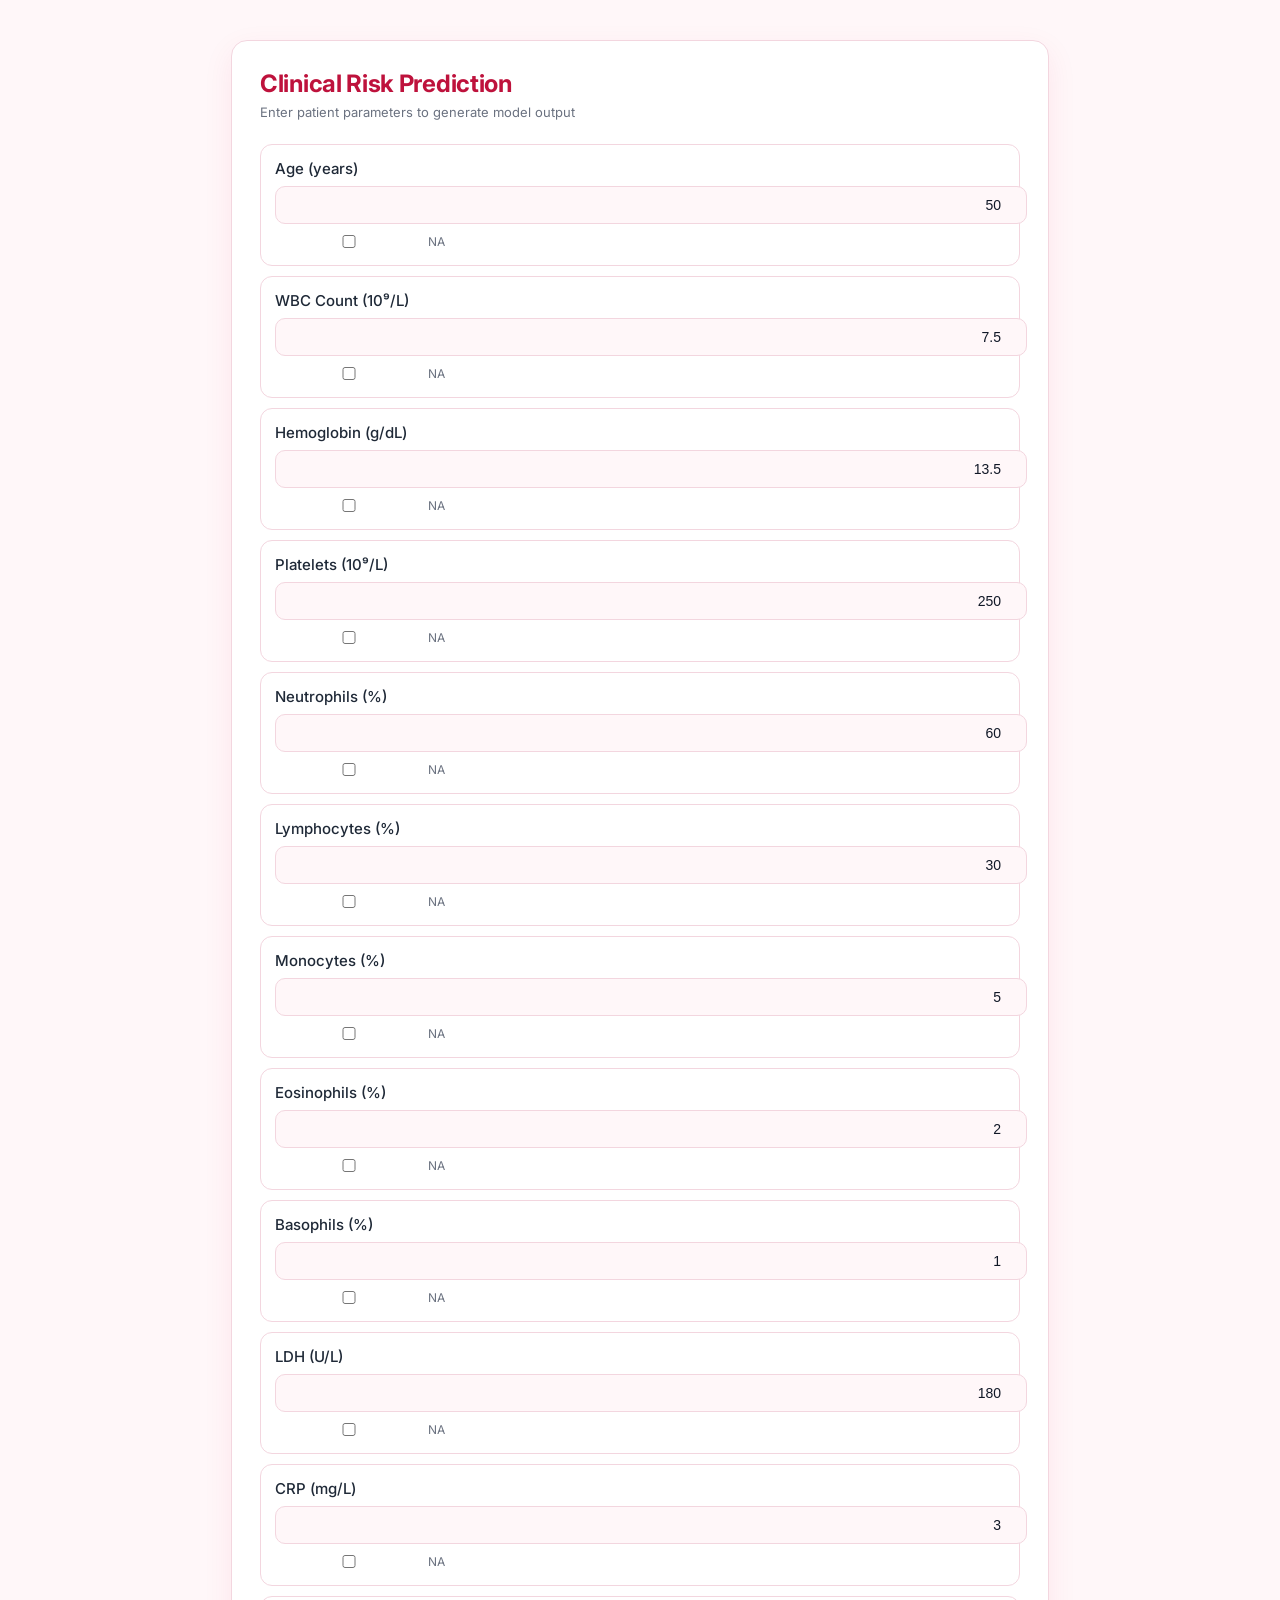
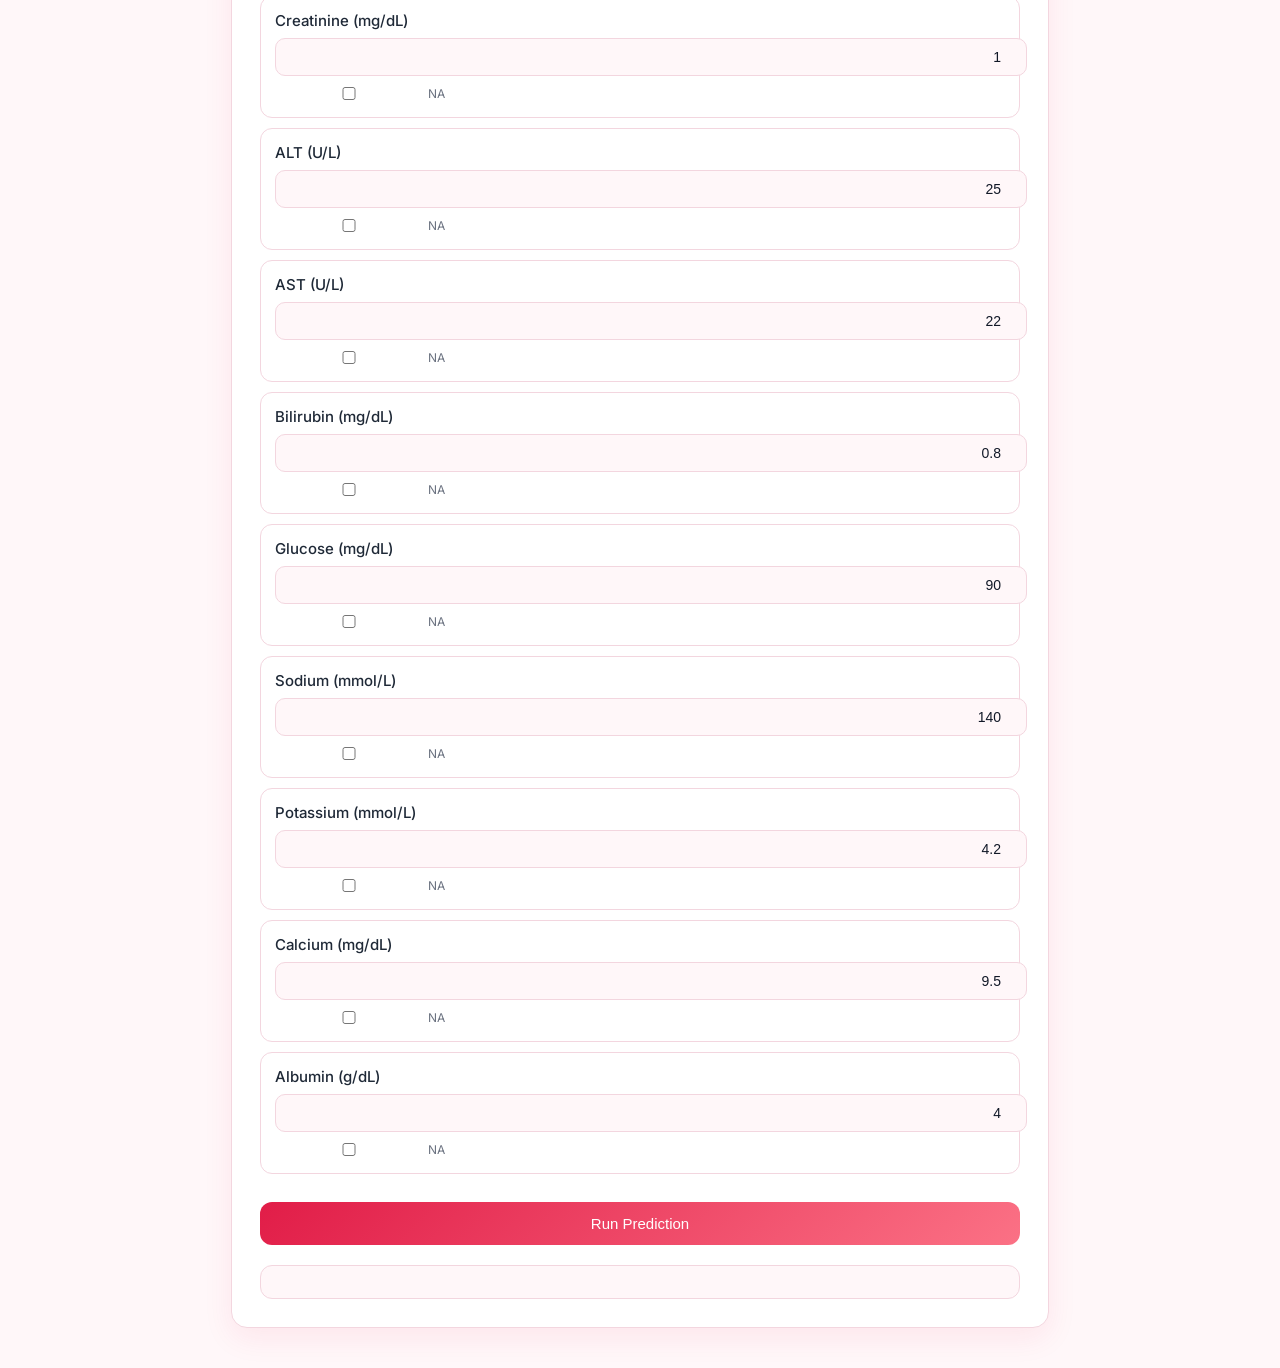
==== disease1.html @ a45195ed "Add landing page." ====
<!DOCTYPE html>
<html lang="en">

<head>
  <meta charset="UTF-8" />
  <meta name="viewport" content="width=device-width, initial-scale=1.0"/>
  <title>Clinical ML Predictor</title>
  <link rel="stylesheet" href="style.css"/>
  <link href="https://fonts.googleapis.com/css2?family=Inter:wght@400;500;600&display=swap" rel="stylesheet">
</head>

<body>

  <div class="container">

    <div class="header">
      <h1>Clinical Risk Prediction</h1>
      <p>Enter patient parameters to generate model output</p>
    </div>

    <div id="inputs" class="form"></div>

    <button onclick="predict()" id="btn">Run Prediction</button>

    <div id="loading" class="hidden">Analyzing patient data...</div>

    <div id="result" class="result"></div>

  </div>

  <script src="script.js"></script>

</body>
</html>
---- style.css ----
body {
  margin: 0;
  font-family: "Inter", Arial, sans-serif;
  background: #fff7f9; /* soft hematology pink-white */
  color: #1f2937;
  display: flex;
  justify-content: center;
  padding: 40px 16px;
}

/* MAIN CONTAINER */
.container {
  width: 100%;
  max-width: 760px;
  background: #ffffff;
  border: 1px solid #f3d6df;
  border-radius: 16px;
  padding: 28px;
  box-shadow: 0 10px 30px rgba(225, 29, 72, 0.08);
}

/* HEADER */
.header h1 {
  margin: 0;
  font-size: 24px;
  color: #be123c;
  letter-spacing: -0.3px;
}

.header p {
  margin-top: 6px;
  color: #6b7280;
  font-size: 13px;
}

/* FORM */
.form {
  margin-top: 24px;
}

/* ROW (modern card-like input row) */
.row {
  display: flex;
  justify-content: space-between;
  align-items: center;
  padding: 12px 14px;
  margin-bottom: 10px;
  background: #fff;
  border: 1px solid #f8c9d6;
  border-radius: 12px;
  transition: 0.2s;
}

.row:hover {
  border-color: #e11d48;
  box-shadow: 0 4px 12px rgba(225, 29, 72, 0.08);
}

/* LABEL */
label {
  font-size: 13px;
  color: #374151;
  flex: 1;
}

/* INPUT */
input {
  width: 140px;
  padding: 8px 10px;
  border-radius: 10px;
  border: 1px solid #f3d6df;
  background: #fff7f9;
  color: #111827;
  text-align: right;
  outline: none;
  transition: 0.2s;
}

input:focus {
  border-color: #e11d48;
  box-shadow: 0 0 0 3px rgba(225, 29, 72, 0.12);
}

/* BUTTON */
button {
  margin-top: 18px;
  width: 100%;
  padding: 13px;
  border: none;
  border-radius: 12px;
  background: linear-gradient(135deg, #e11d48, #fb7185);
  color: white;
  font-size: 15px;
  font-weight: 500;
  cursor: pointer;
  transition: 0.2s;
}

button:hover {
  transform: translateY(-1px);
  box-shadow: 0 10px 20px rgba(225, 29, 72, 0.2);
}

/* LOADING */
.hidden {
  display: none;
}

#loading {
  margin-top: 12px;
  font-size: 13px;
  color: #be123c;
}

/* RESULT CARD */
.result {
  margin-top: 20px;
  padding: 16px;
  background: #fff7f9;
  border: 1px solid #f3d6df;
  border-radius: 12px;
  text-align: center;
  font-size: 15px;
}

/* RESULT EMPHASIS */
.result b {
  color: #be123c;
}

.feature-block {
  padding: 14px;
  margin-bottom: 10px;
  border: 1px solid #f3d6df;
  border-radius: 12px;
  background: #fff;
}

/* LABEL */
.feature-label {
  font-size: 15px;
  font-weight: 500;
  margin-bottom: 8px;
  color: #1f2937;
}

/* INPUT */
.feature-block input[type="number"] {
  width: 100%;
  padding: 10px;
  border-radius: 10px;
  border: 1px solid #f3d6df;
  background: #fff7f9;
  font-size: 14px;
  margin-bottom: 8px;
}

/* NA CHECKBOX ROW */
.na-wrapper {
  display: flex;
  align-items: center;
  gap: 6px;
  font-size: 12px;
  color: #6b7280;
}

/* CHECKBOX ACCENT */
.na-wrapper input {
  accent-color: #e11d48;
}

input:disabled {
  background: #f1f5f9;
  color: #9ca3af;
  font-style: italic;
}
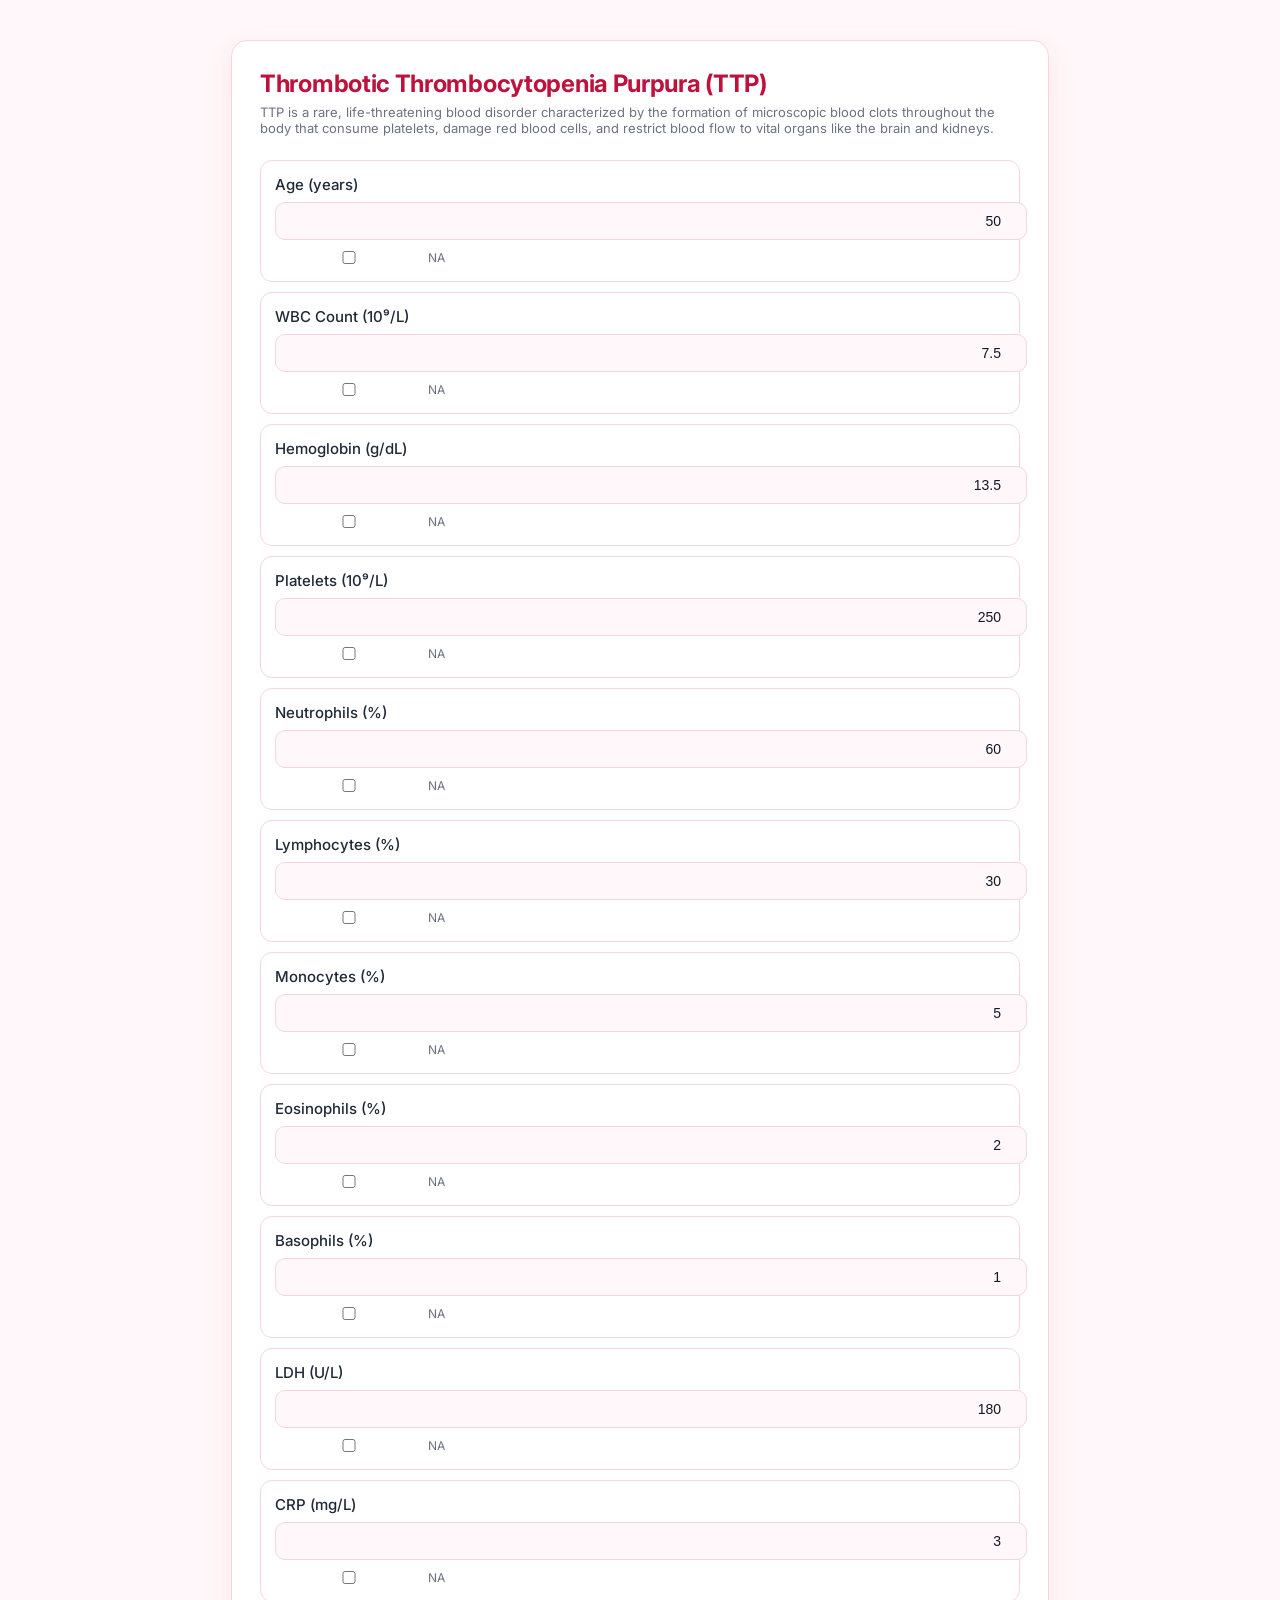
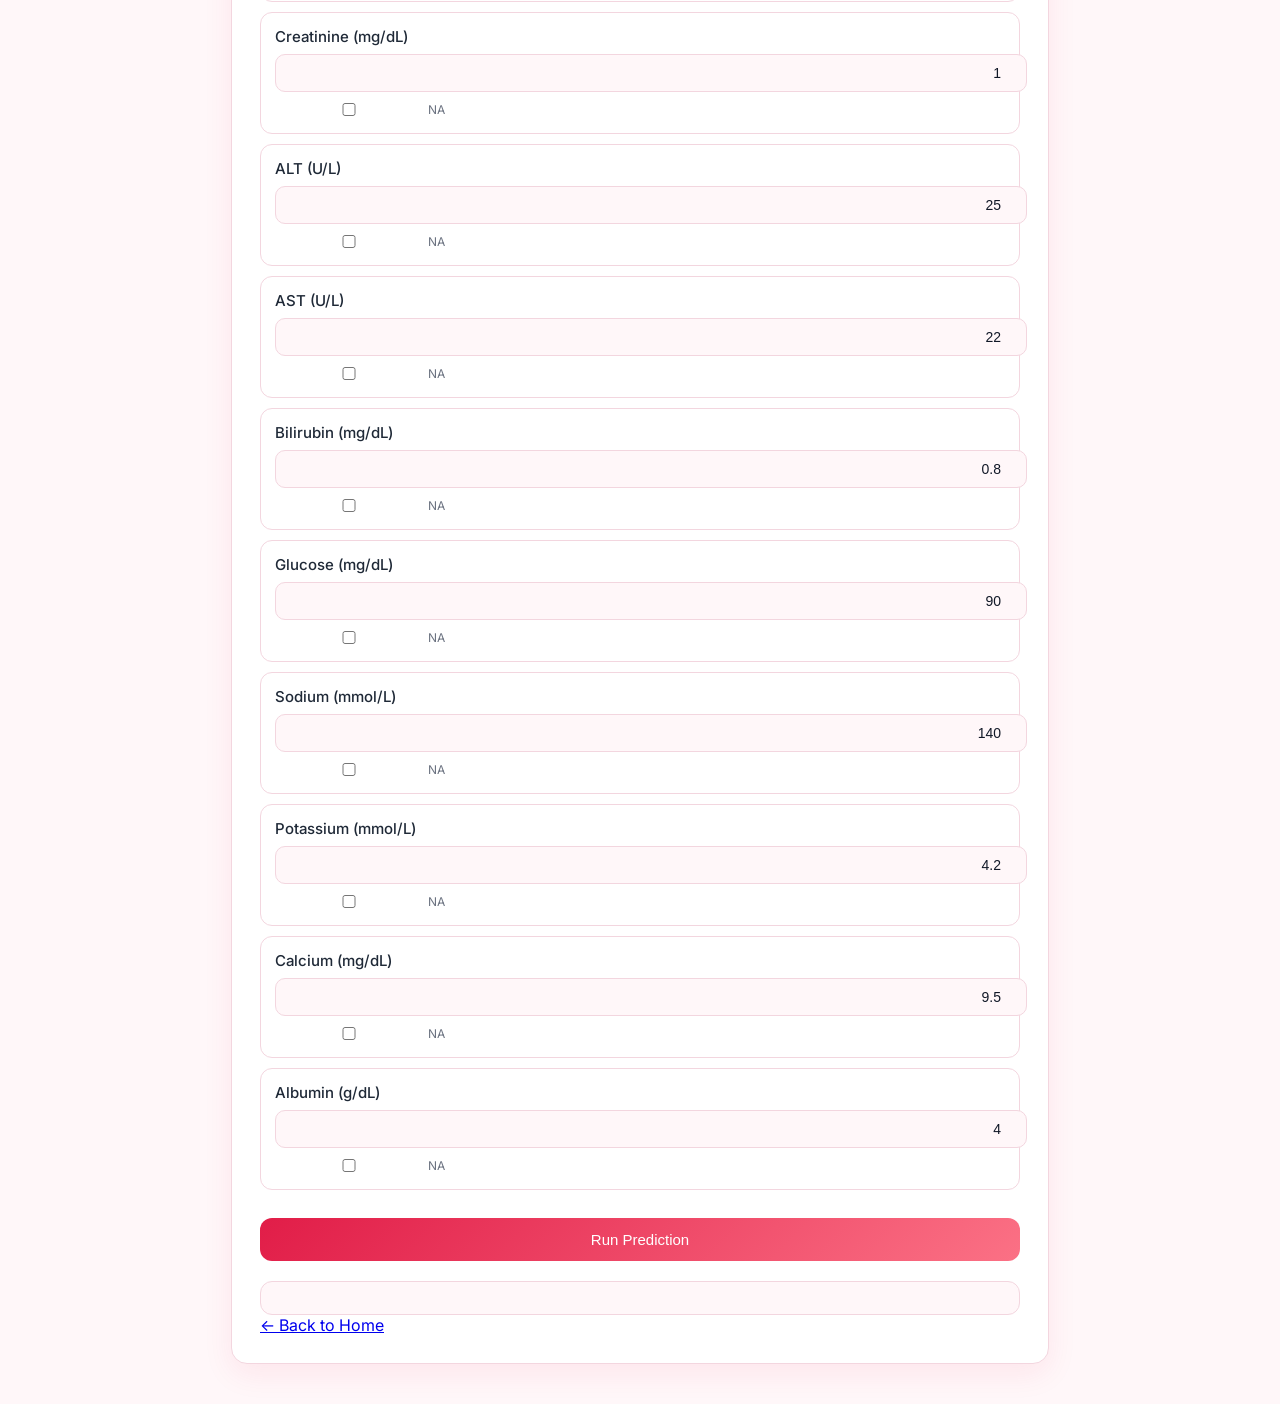
==== commit bb39b886: "Update the content for the webpage." ====
--- a/disease1.html
+++ b/disease1.html
@@ -4,7 +4,7 @@
 <head>
   <meta charset="UTF-8" />
   <meta name="viewport" content="width=device-width, initial-scale=1.0"/>
-  <title>Clinical ML Predictor</title>
+  <title>TTP</title>
   <link rel="stylesheet" href="style.css"/>
   <link href="https://fonts.googleapis.com/css2?family=Inter:wght@400;500;600&display=swap" rel="stylesheet">
 </head>
@@ -14,8 +14,8 @@
   <div class="container">
 
     <div class="header">
-      <h1>Clinical Risk Prediction</h1>
-      <p>Enter patient parameters to generate model output</p>
+      <h1>Thrombotic Thrombocytopenia Purpura (TTP)</h1>
+      <p>TTP is a rare, life-threatening blood disorder characterized by the formation of microscopic blood clots throughout the body that consume platelets, damage red blood cells, and restrict blood flow to vital organs like the brain and kidneys.</p>
     </div>
 
     <div id="inputs" class="form"></div>
@@ -26,6 +26,8 @@
 
     <div id="result" class="result"></div>
 
+    <a href="index.html">← Back to Home</a>
+
   </div>
 
   <script src="script.js"></script>
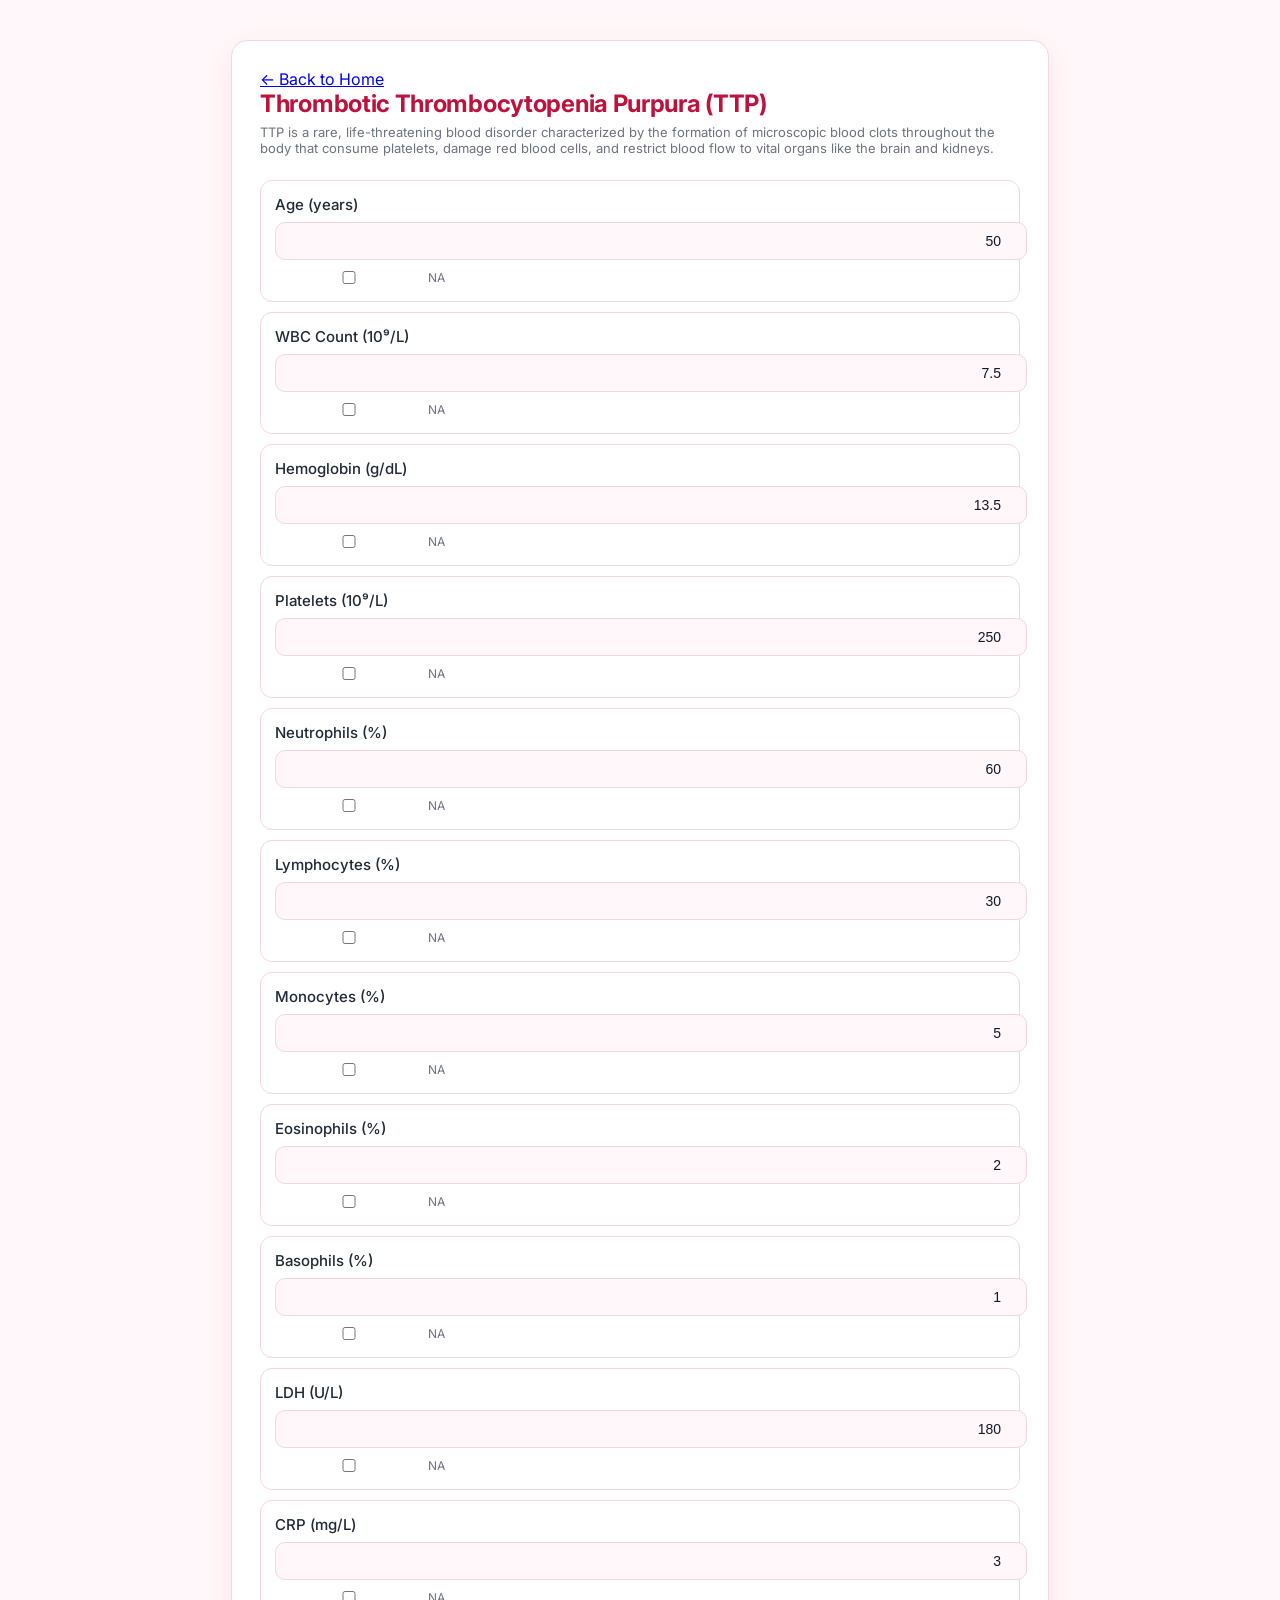
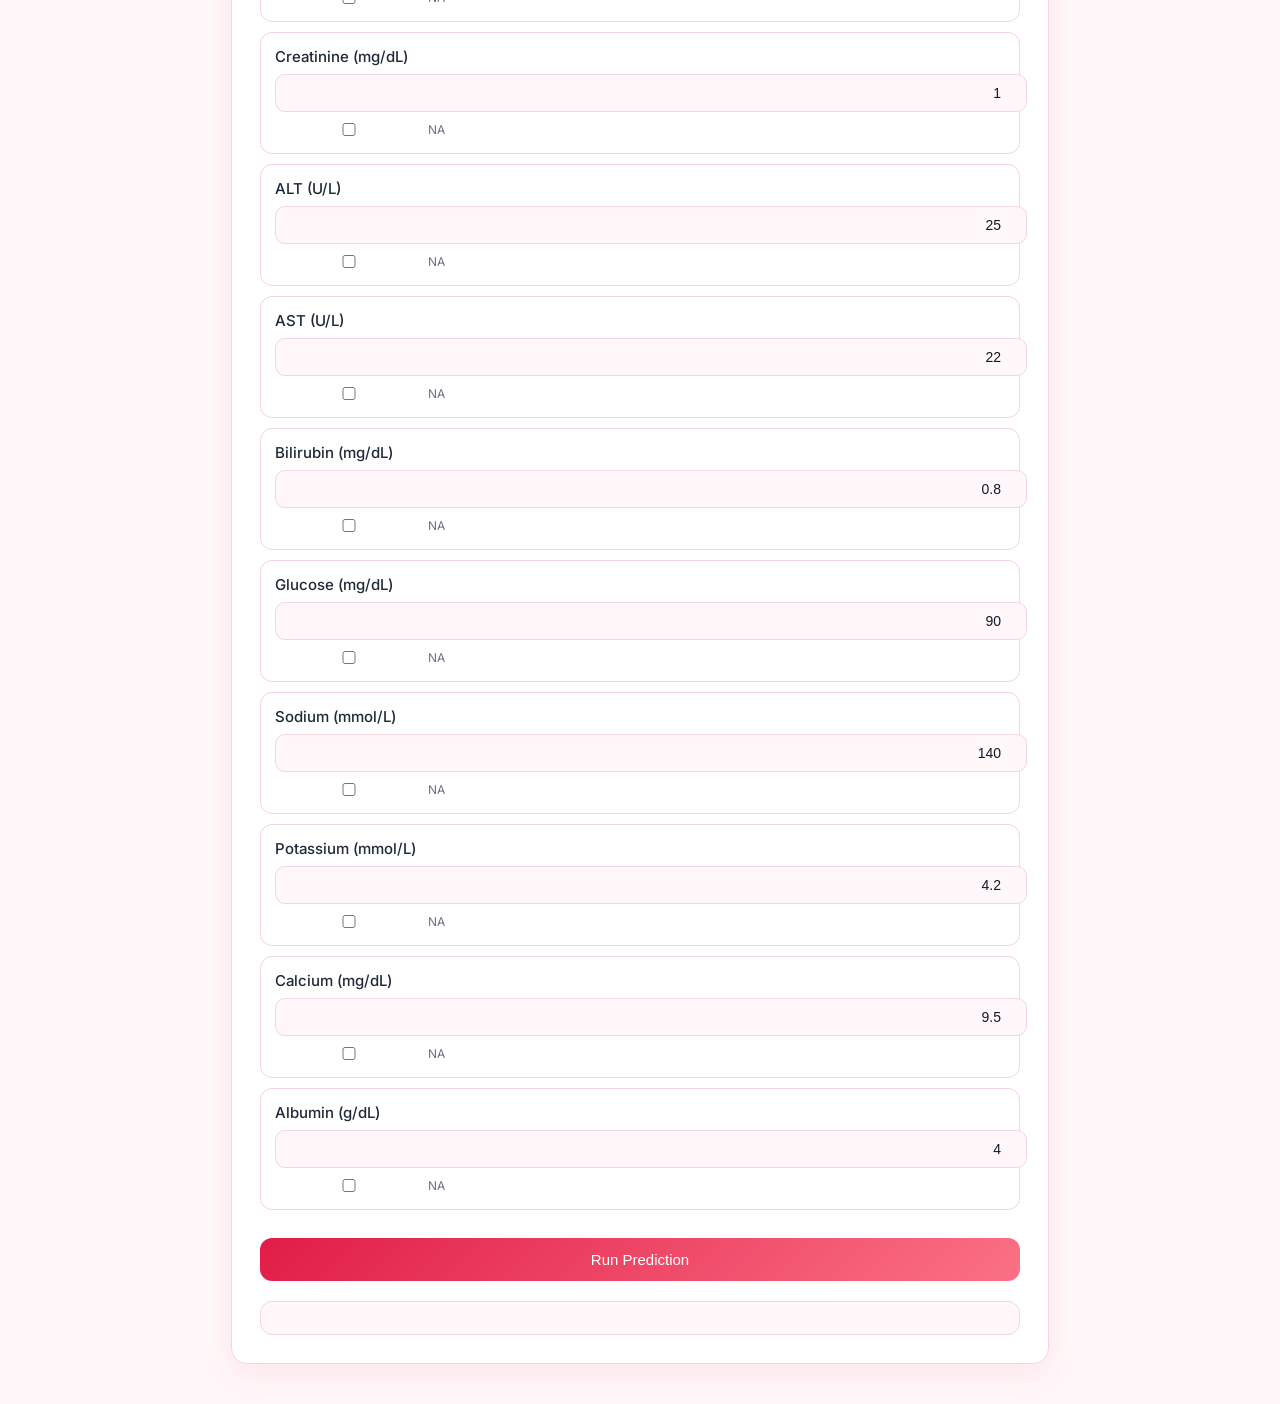
==== commit 36f5e318: "Update." ====
--- a/disease1.html
+++ b/disease1.html
@@ -12,6 +12,7 @@
 <body>
 
   <div class="container">
+    <a href="index.html">← Back to Home</a>
 
     <div class="header">
       <h1>Thrombotic Thrombocytopenia Purpura (TTP)</h1>
@@ -25,9 +26,6 @@
     <div id="loading" class="hidden">Analyzing patient data...</div>
 
     <div id="result" class="result"></div>
-
-    <a href="index.html">← Back to Home</a>
-
   </div>
 
   <script src="script.js"></script>
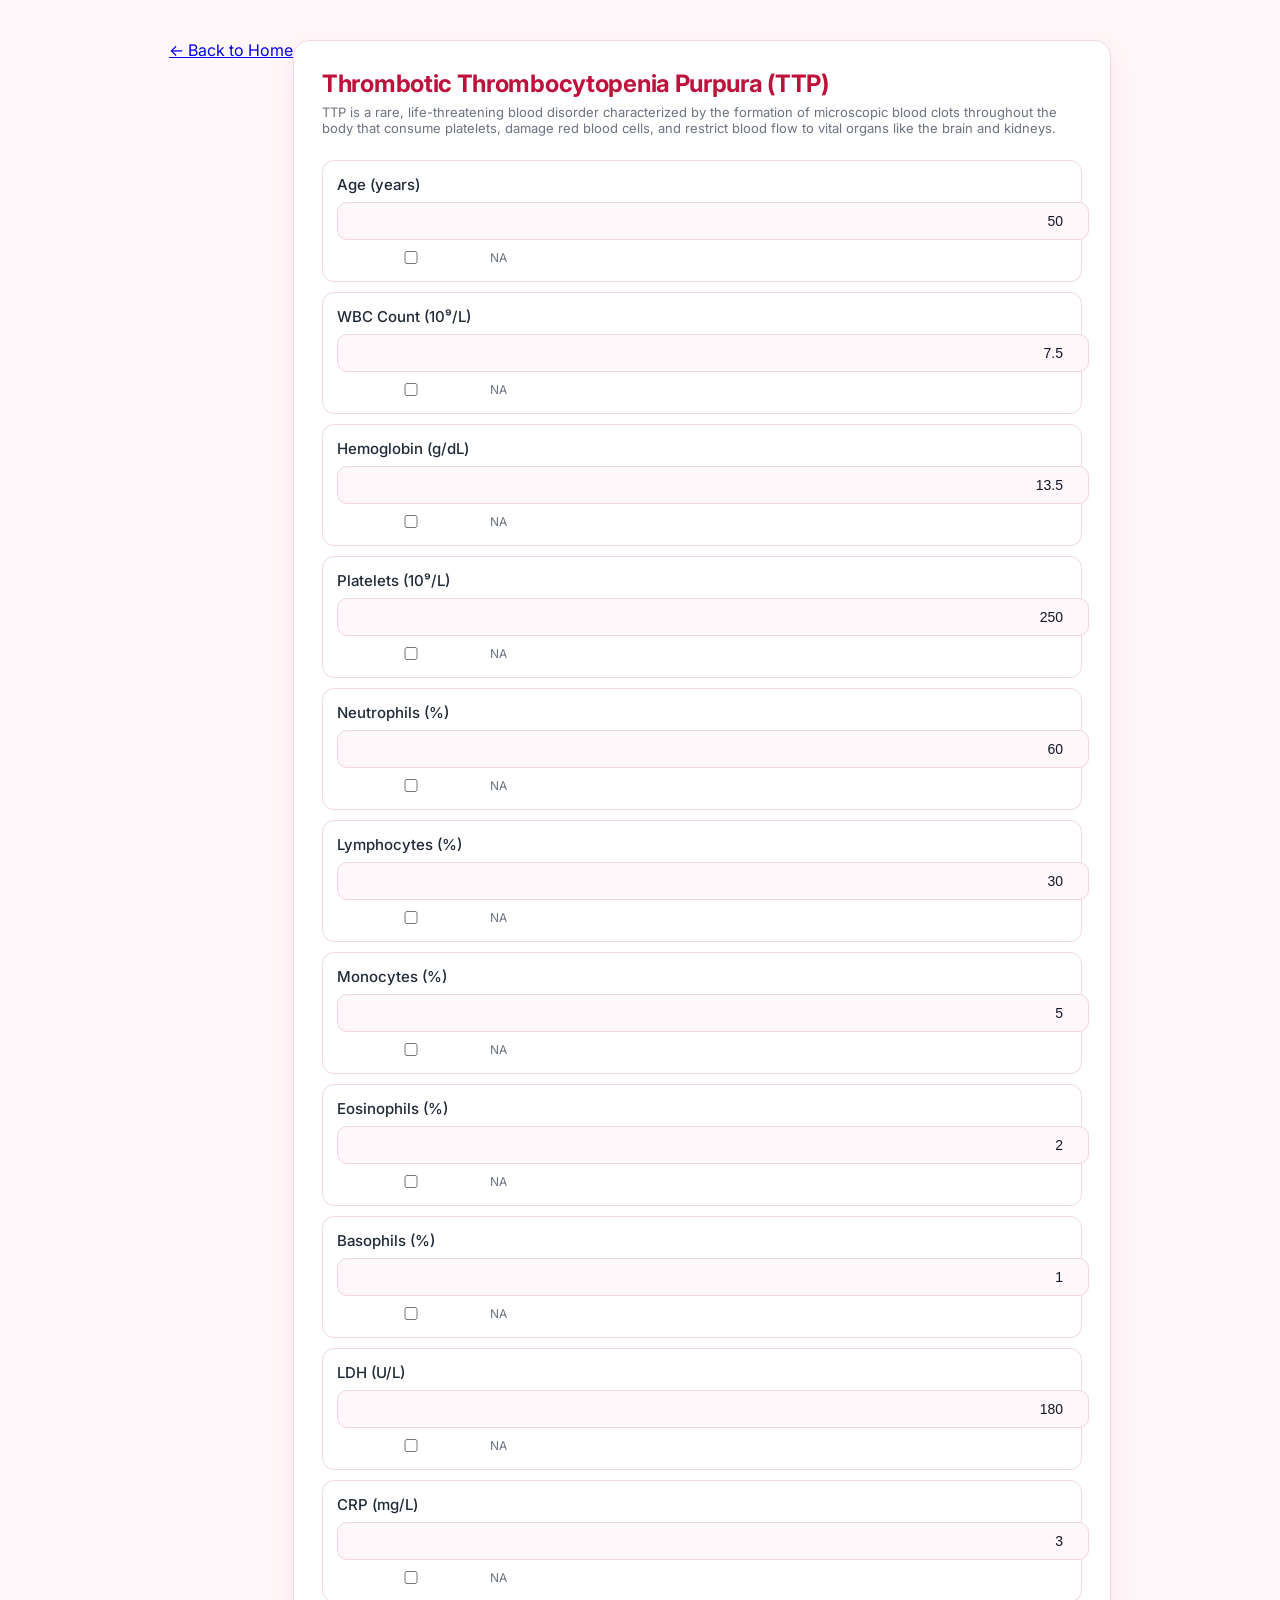
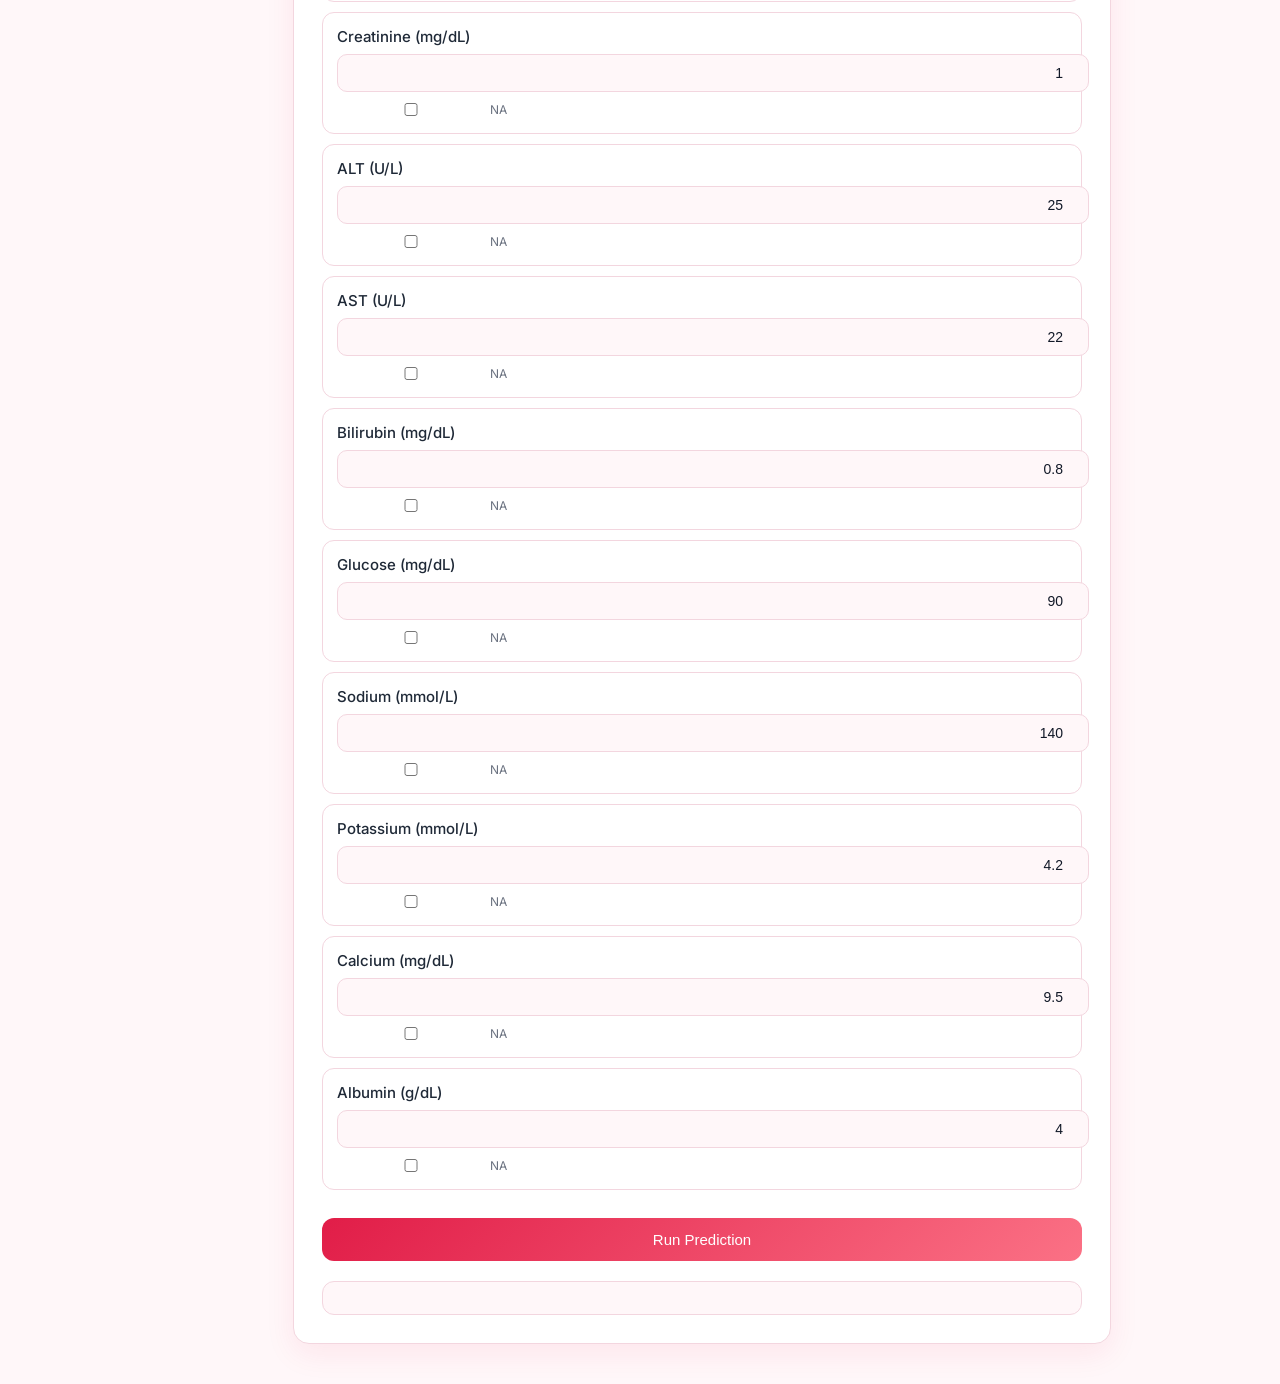
==== commit 2f0f8961: "Move link to home." ====
--- a/disease1.html
+++ b/disease1.html
@@ -10,9 +10,9 @@
 </head>
 
 <body>
+    <a href="index.html">← Back to Home</a>
 
   <div class="container">
-    <a href="index.html">← Back to Home</a>
 
     <div class="header">
       <h1>Thrombotic Thrombocytopenia Purpura (TTP)</h1>
